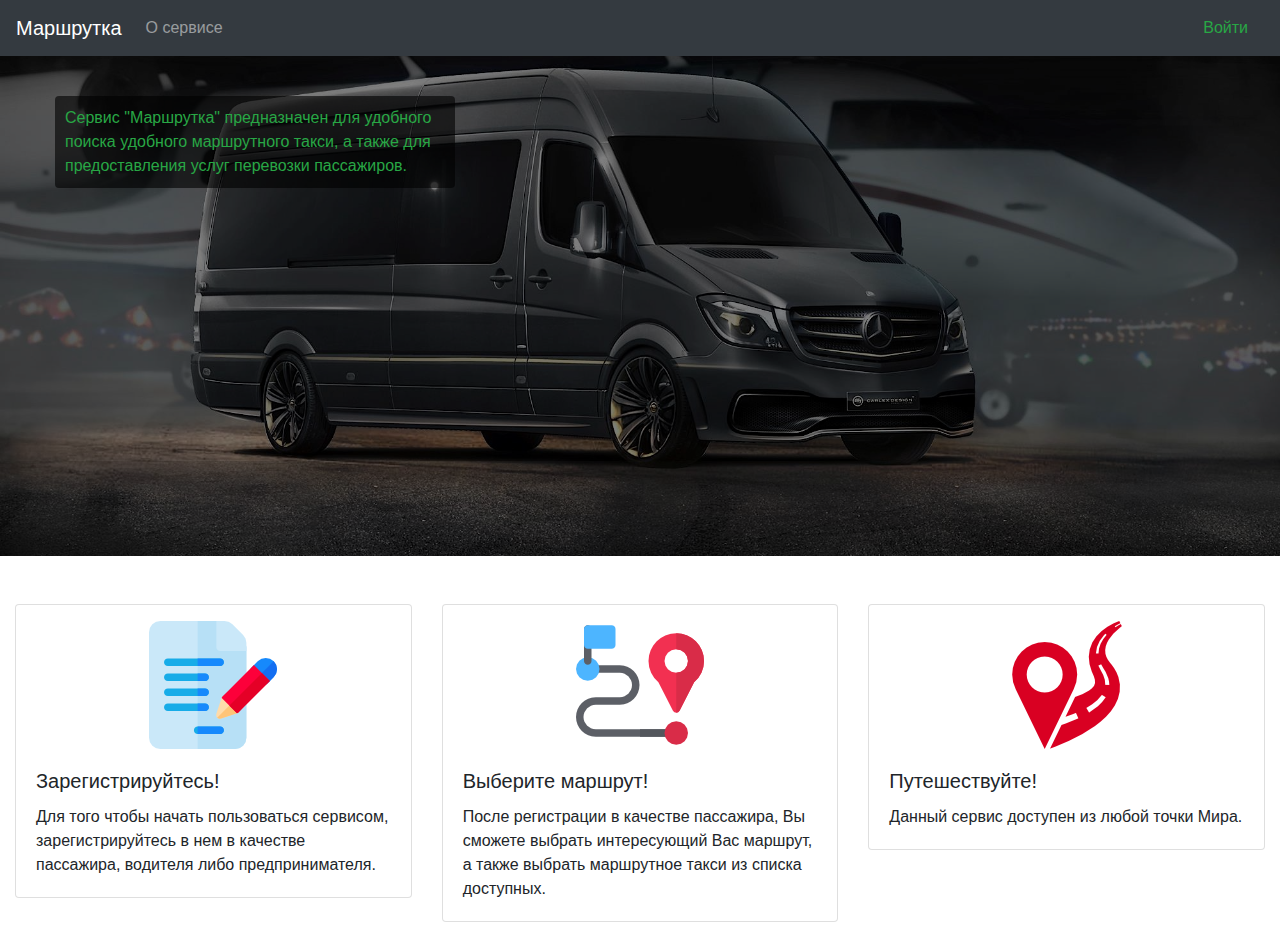
==== index.html @ 19d4fb34 "Creating start page" ====
<!DOCTYPE html>
<html>
<head>
	<title></title>
	<meta charset="utf-8">
	<meta name="viewport" content="width=device-width, initial-scale=1, shrink-to-fit=no">
	<link rel="stylesheet" type="text/css" href="include/bootstrap.min.css">
	<link rel="stylesheet" type="text/css" href="styles/styles.css">
	<title>Маршрутка</title>
</head>
<body>

<nav class="navbar navbar-expand-lg navbar-dark bg-dark">
	<a class="navbar-brand" href="#">Маршрутка</a>
	<button class="navbar-toggler" type="button" data-toggle="collapse" data-target="#navbar_menu">
		<span class="navbar-toggler-icon"></span>
	</button>

	<div class="collapse navbar-collapse" id="navbar_menu">
		<ul class="navbar-nav mr-auto">
			<li class="nav-item">
				<a class="nav-link" href="#about_service">О сервисе</a>
			</li>
			
		</ul>
		<a class="navbar-nav nav-link text-success" id="button_login" href="login.html">Войти</a>
	</div>
</nav>

<!-- Background and about -->

<div class="container-fluid" id="background_image">
	<div class="row h-100">
		<div class="col-sm-12 mr-auto" style="background: rgba(0,0,0,0.5);">
			<div id="text_info" class="text-success">Сервис "Маршрутка" предназначен для удобного поиска удобного маршрутного такси, а также для предоставления услуг перевозки пассажиров.</div>
        </div>
	</div>
</div>

<!-- Quick start -->

<div class="container-fluid">
	<div class="row h-50 mt-5 mb-3">
		<div class="col-lg-4 mb-2">
			<div class="card mx-auto">
				<img class="mx-auto mt-3" src="images/registration.png" width="128px" >
				<div class="card-body">
					<h5 class="card-title">Зарегистрируйтесь!</h5>
					<p class="card-text">Для того чтобы начать пользоваться сервисом, зарегистрируйтесь в нем в качестве пассажира, водителя либо предпринимателя.</p>
				</div>
			</div>
		</div>
		<div class="col-lg-4 mb-2">
			<div class="card mx-auto">
				<img class="mx-auto mt-3" src="images/route.png" width="128px" >
				<div class="card-body">
					<h5 class="card-title">Выберите маршрут!</h5>
					<p class="card-text">После регистрации в качестве пассажира, Вы сможете выбрать интересующий Вас маршрут, а также выбрать маршрутное такси из списка доступных.</p>
				</div>
			</div>
		</div>
		<div class="col-lg-4 mb-2">
			<div class="card mx-auto">
				<img class="mx-auto mt-3" src="images/road.png" width="128px" >
				<div class="card-body">
					<h5 class="card-title">Путешествуйте!</h5>
					<p class="card-text">Данный сервис доступен из любой точки Мира.</p>
				</div>
			</div>
		</div>
	</div>
</div>

<script src="include/jquery-3.3.1.slim.min.js"></script>
<script src="include/popper.min.js"></script>
<script src="include/bootstrap.min.js"></script>
</body>
</html>
---- styles/styles.css ----
#background_image {
    background-image: url("../images/bg2.jpg");
    background-position: center;
    background-repeat: no-repeat;
    background-size: cover;
    height: 500px;
}

@media (min-width: 991.98px) {
	#text_info {
		margin-left: 40px;
		margin-top: 40px;
		width: 400px;
		padding: 10px;
		border-radius: 4px;
		background: rgba(0,0,0,0.6);
	}
}

@media (max-width: 991.98px) {
	#text_info {
		margin: 40px;
		padding: 10px;
		border-radius: 4px;
		background: rgba(0,0,0,0.6);
	}
}
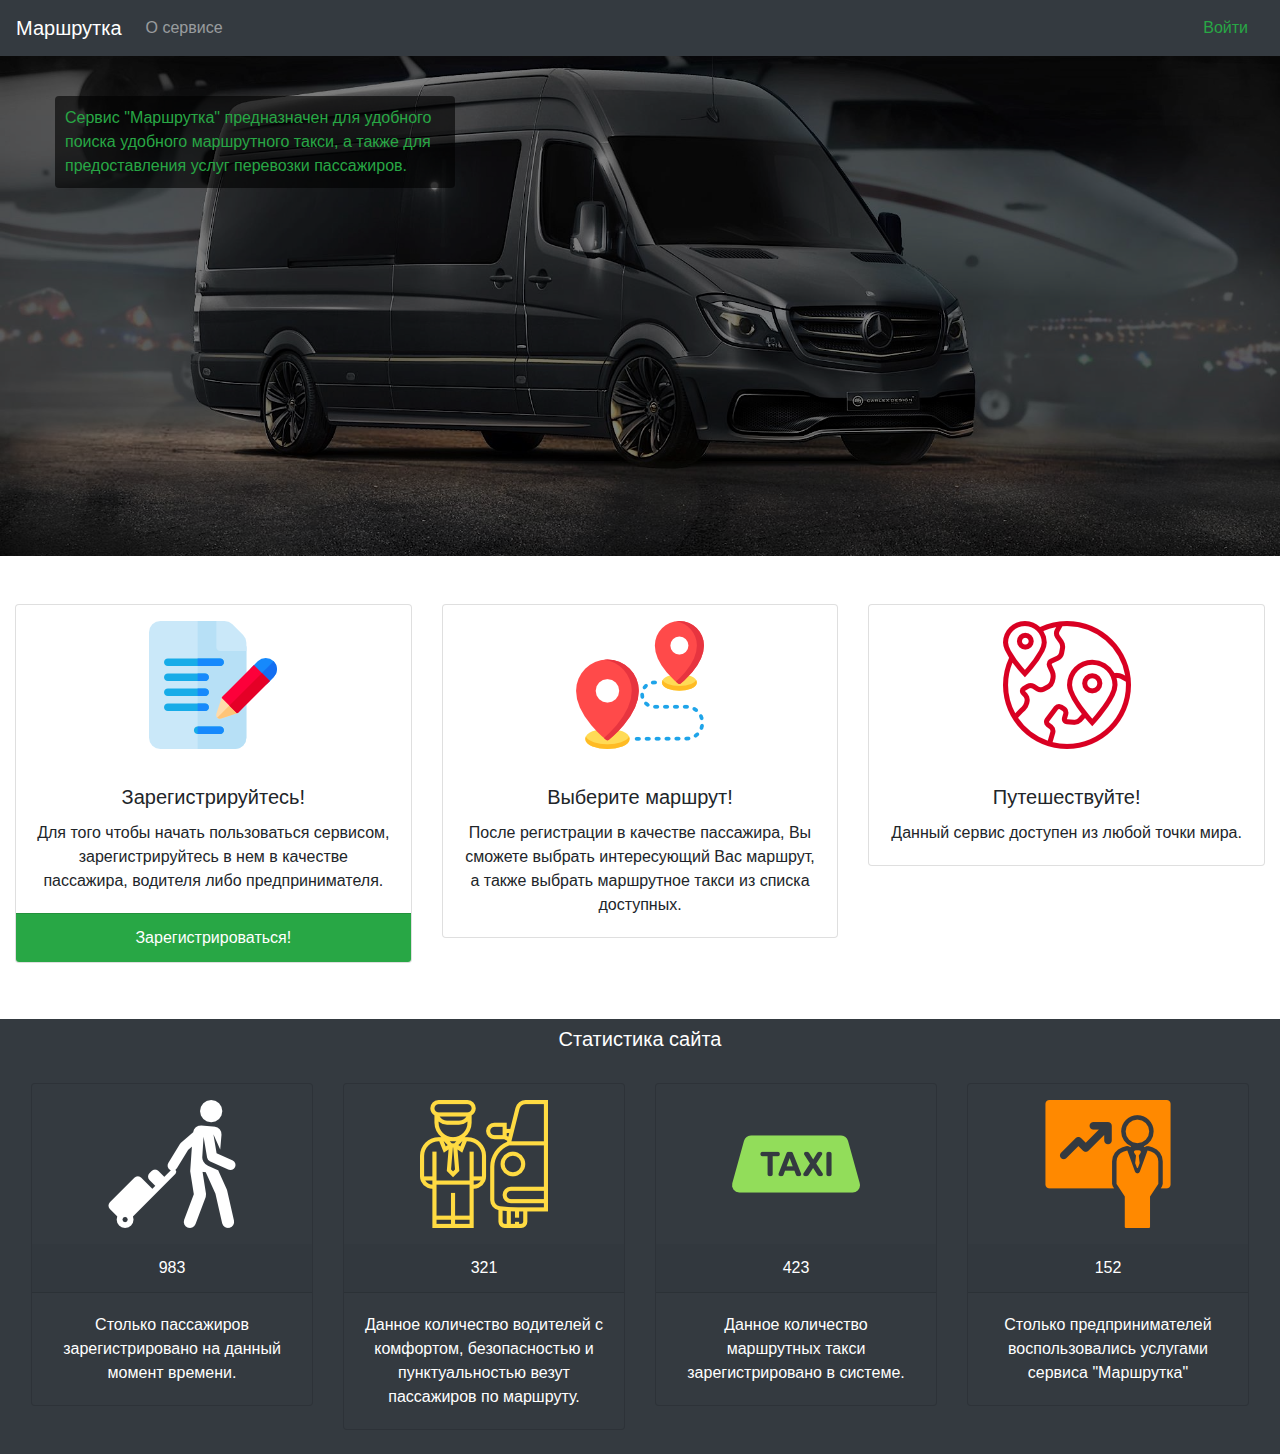
==== commit 4dd4dc74: "Preview version of start page completed" ====
--- a/index.html
+++ b/index.html
@@ -40,19 +40,22 @@
 <!-- Quick start -->
 
 <div class="container-fluid">
-	<div class="row h-50 mt-5 mb-3">
+	<div class="row mt-5 mb-5">
 		<div class="col-lg-4 mb-2">
-			<div class="card mx-auto">
-				<img class="mx-auto mt-3" src="images/registration.png" width="128px" >
+			<div class="card text-center">
+				<img class="mx-auto m-3" src="images/registration.png" width="128px" >
 				<div class="card-body">
 					<h5 class="card-title">Зарегистрируйтесь!</h5>
 					<p class="card-text">Для того чтобы начать пользоваться сервисом, зарегистрируйтесь в нем в качестве пассажира, водителя либо предпринимателя.</p>
 				</div>
+				<div class="card-footer bg-success">
+					<a class="text-white align-center" href="registration.html">Зарегистрироваться!</a>
+				</div>
 			</div>
 		</div>
 		<div class="col-lg-4 mb-2">
-			<div class="card mx-auto">
-				<img class="mx-auto mt-3" src="images/route.png" width="128px" >
+			<div class="card text-center">
+				<img class="mx-auto m-3" src="images/route.png" width="128px" >
 				<div class="card-body">
 					<h5 class="card-title">Выберите маршрут!</h5>
 					<p class="card-text">После регистрации в качестве пассажира, Вы сможете выбрать интересующий Вас маршрут, а также выбрать маршрутное такси из списка доступных.</p>
@@ -60,12 +63,52 @@
 			</div>
 		</div>
 		<div class="col-lg-4 mb-2">
-			<div class="card mx-auto">
-				<img class="mx-auto mt-3" src="images/road.png" width="128px" >
+			<div class="card text-center">
+				<img class="mx-auto m-3" src="images/road.png" width="128px" >
 				<div class="card-body">
 					<h5 class="card-title">Путешествуйте!</h5>
-					<p class="card-text">Данный сервис доступен из любой точки Мира.</p>
+					<p class="card-text">Данный сервис доступен из любой точки мира.</p>
 				</div>
+			</div>
+		</div>
+	</div>
+</div>
+
+<!-- Statistics -->
+
+<div class="container-fluid bg-dark text-white">
+	<h5 class="p-2 text-white text-center">Статистика сайта</h5>
+	<div class="row p-3">
+		
+		<div class="col-lg-3 mb-2">
+			<div class="card text-center bg-dark">
+				<img class="mx-auto m-3" src="images/tourist.png" width="128">
+				<div class="card-header">983</div>
+				<div class="card-body">Столько пассажиров зарегистрировано на данный момент времени.</div>
+			</div>
+		</div>
+
+		<div class="col-lg-3 mb-2">
+			<div class="card text-center bg-dark">
+				<img class="mx-auto m-3" src="images/driver.png" width="128">
+				<div class="card-header">321</div>
+				<div class="card-body">Данное количество водителей с комфортом, безопасностью и пунктуальностью везут пассажиров по маршруту.</div>
+			</div>
+		</div>
+
+		<div class="col-lg-3 mb-2">
+			<div class="card text-center bg-dark">
+				<img class="mx-auto m-3" src="images/taxi.png" width="128">
+				<div class="card-header">423</div>
+				<div class="card-body">Данное количество маршрутных такси зарегистрировано в системе.</div>
+			</div>
+		</div>
+
+		<div class="col-lg-3 mb-2">
+			<div class="card text-center bg-dark">
+				<img class="mx-auto m-3" src="images/businessman.png" width="128">
+				<div class="card-header">152</div>
+				<div class="card-body">Столько предпринимателей воспользовались услугами сервиса "Маршрутка"</div>
 			</div>
 		</div>
 	</div>
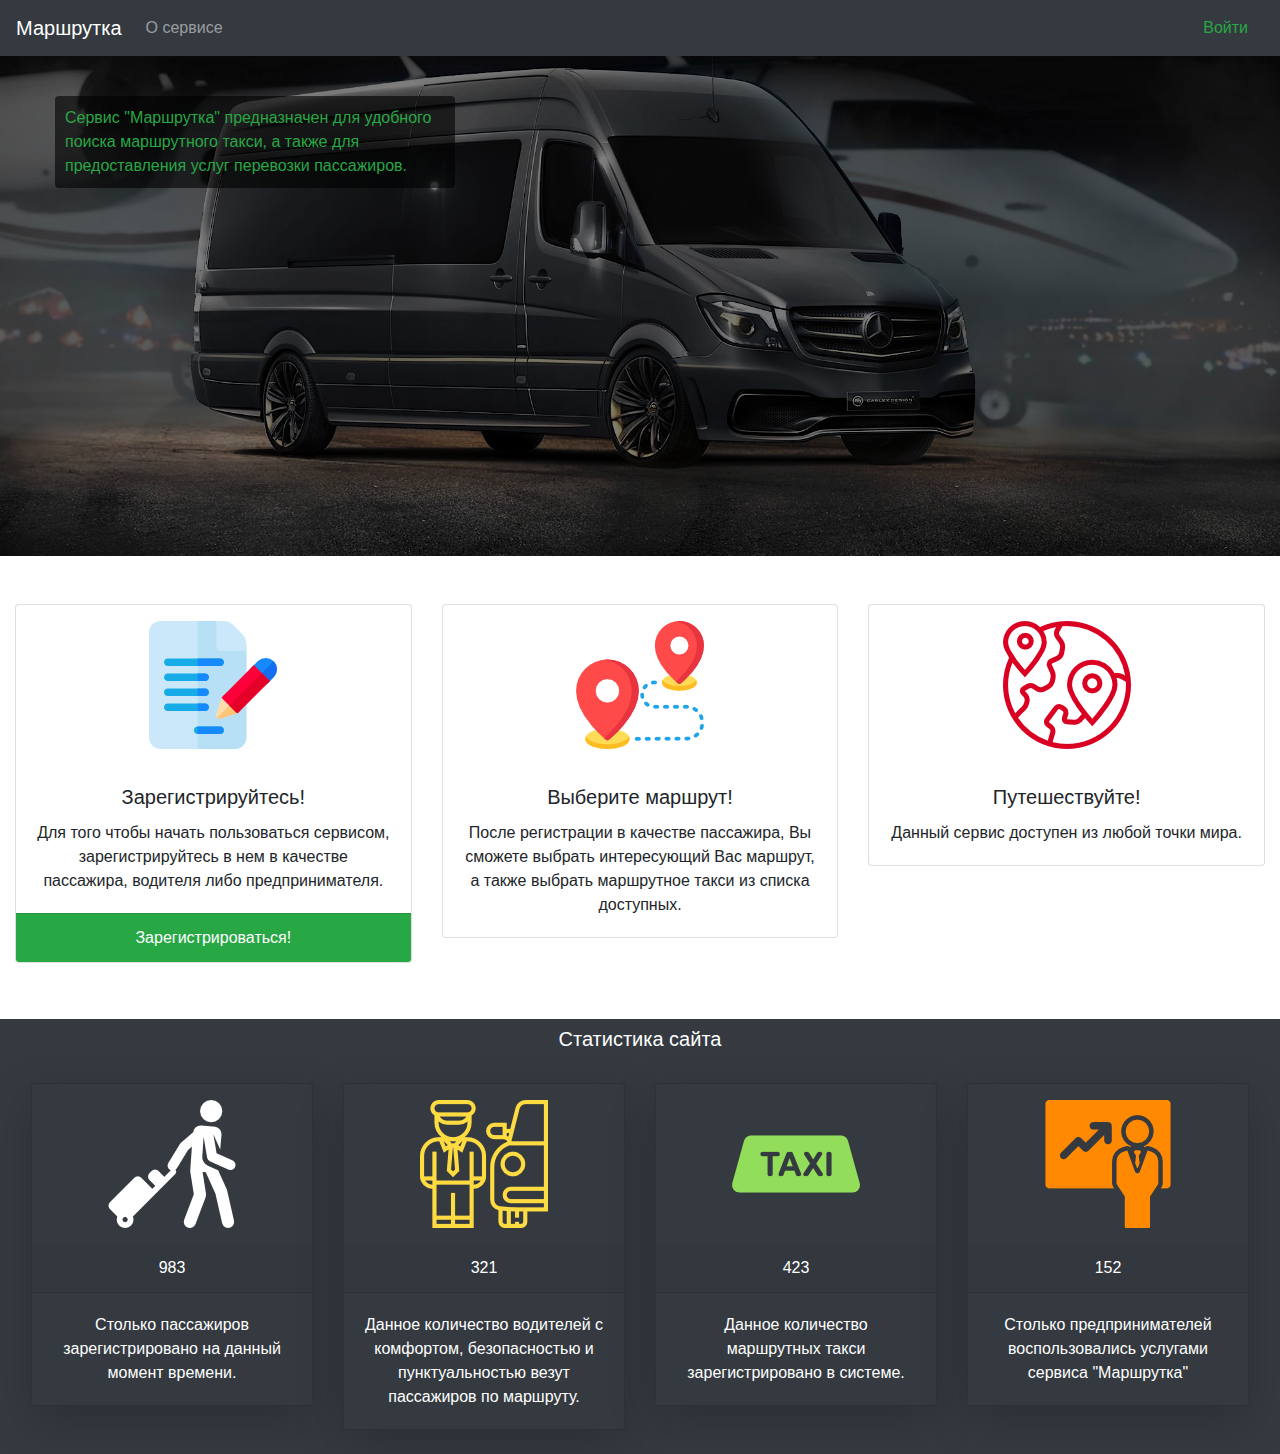
==== commit 4afa35e6: "Adding login page" ====
--- a/index.html
+++ b/index.html
@@ -32,7 +32,7 @@
 <div class="container-fluid" id="background_image">
 	<div class="row h-100">
 		<div class="col-sm-12 mr-auto" style="background: rgba(0,0,0,0.5);">
-			<div id="text_info" class="text-success">Сервис "Маршрутка" предназначен для удобного поиска удобного маршрутного такси, а также для предоставления услуг перевозки пассажиров.</div>
+			<div id="text_info" class="text-success">Сервис "Маршрутка" предназначен для удобного поиска маршрутного такси, а также для предоставления услуг перевозки пассажиров.</div>
         </div>
 	</div>
 </div>
@@ -54,7 +54,7 @@
 			</div>
 		</div>
 		<div class="col-lg-4 mb-2">
-			<div class="card text-center">
+			<div class="card text-center" >
 				<img class="mx-auto m-3" src="images/route.png" width="128px" >
 				<div class="card-body">
 					<h5 class="card-title">Выберите маршрут!</h5>
@@ -81,7 +81,7 @@
 	<div class="row p-3">
 		
 		<div class="col-lg-3 mb-2">
-			<div class="card text-center bg-dark">
+			<div class="card text-center bg-dark shadow-lg">
 				<img class="mx-auto m-3" src="images/tourist.png" width="128">
 				<div class="card-header">983</div>
 				<div class="card-body">Столько пассажиров зарегистрировано на данный момент времени.</div>
@@ -89,7 +89,7 @@
 		</div>
 
 		<div class="col-lg-3 mb-2">
-			<div class="card text-center bg-dark">
+			<div class="card text-center bg-dark shadow-lg">
 				<img class="mx-auto m-3" src="images/driver.png" width="128">
 				<div class="card-header">321</div>
 				<div class="card-body">Данное количество водителей с комфортом, безопасностью и пунктуальностью везут пассажиров по маршруту.</div>
@@ -97,7 +97,7 @@
 		</div>
 
 		<div class="col-lg-3 mb-2">
-			<div class="card text-center bg-dark">
+			<div class="card text-center bg-dark shadow-lg">
 				<img class="mx-auto m-3" src="images/taxi.png" width="128">
 				<div class="card-header">423</div>
 				<div class="card-body">Данное количество маршрутных такси зарегистрировано в системе.</div>
@@ -105,7 +105,7 @@
 		</div>
 
 		<div class="col-lg-3 mb-2">
-			<div class="card text-center bg-dark">
+			<div class="card text-center bg-dark shadow-lg">
 				<img class="mx-auto m-3" src="images/businessman.png" width="128">
 				<div class="card-header">152</div>
 				<div class="card-body">Столько предпринимателей воспользовались услугами сервиса "Маршрутка"</div>
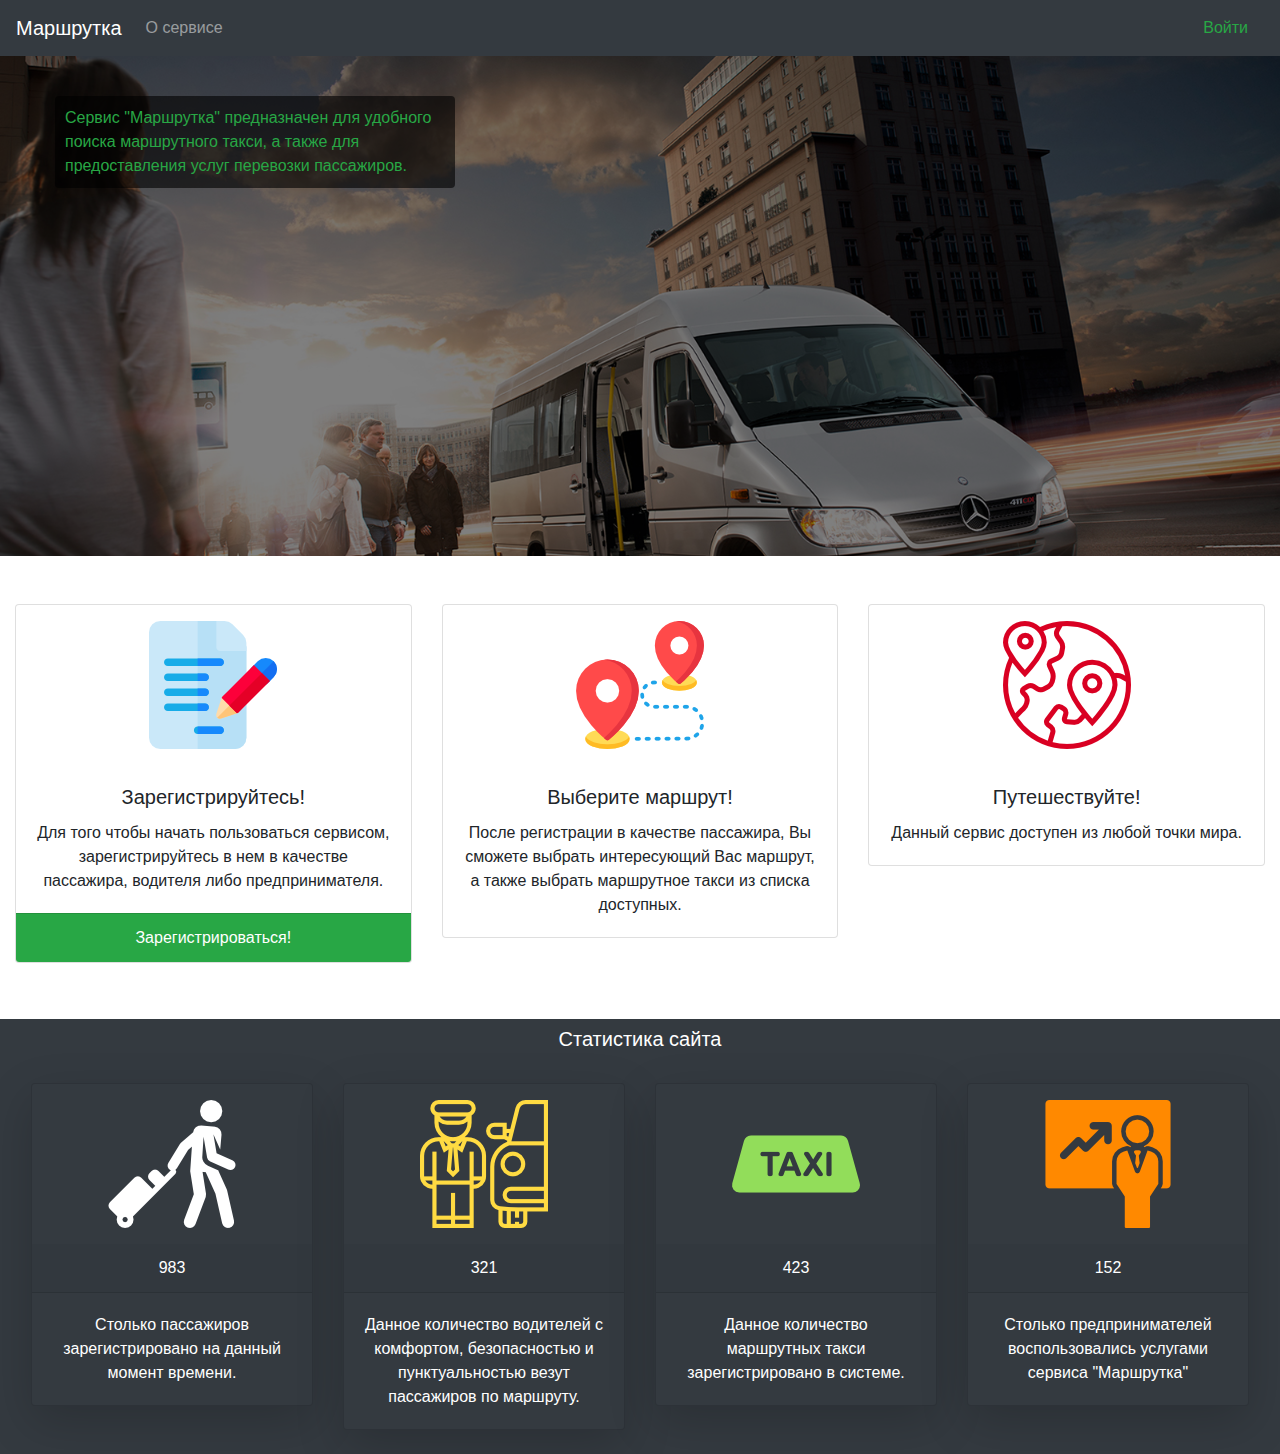
==== commit 9a9d02e1: "Edit profile page completed" ====
--- a/index.html
+++ b/index.html
@@ -1,121 +1,120 @@
-<!DOCTYPE html>
-<html>
-<head>
-	<title></title>
-	<meta charset="utf-8">
-	<meta name="viewport" content="width=device-width, initial-scale=1, shrink-to-fit=no">
-	<link rel="stylesheet" type="text/css" href="include/bootstrap.min.css">
-	<link rel="stylesheet" type="text/css" href="styles/styles.css">
-	<title>Маршрутка</title>
-</head>
-<body>
-
-<nav class="navbar navbar-expand-lg navbar-dark bg-dark">
-	<a class="navbar-brand" href="#">Маршрутка</a>
-	<button class="navbar-toggler" type="button" data-toggle="collapse" data-target="#navbar_menu">
-		<span class="navbar-toggler-icon"></span>
-	</button>
-
-	<div class="collapse navbar-collapse" id="navbar_menu">
-		<ul class="navbar-nav mr-auto">
-			<li class="nav-item">
-				<a class="nav-link" href="#about_service">О сервисе</a>
-			</li>
-			
-		</ul>
-		<a class="navbar-nav nav-link text-success" id="button_login" href="login.html">Войти</a>
-	</div>
-</nav>
-
-<!-- Background and about -->
-
-<div class="container-fluid" id="background_image">
-	<div class="row h-100">
-		<div class="col-sm-12 mr-auto" style="background: rgba(0,0,0,0.5);">
-			<div id="text_info" class="text-success">Сервис "Маршрутка" предназначен для удобного поиска маршрутного такси, а также для предоставления услуг перевозки пассажиров.</div>
-        </div>
-	</div>
-</div>
-
-<!-- Quick start -->
-
-<div class="container-fluid">
-	<div class="row mt-5 mb-5">
-		<div class="col-lg-4 mb-2">
-			<div class="card text-center">
-				<img class="mx-auto m-3" src="images/registration.png" width="128px" >
-				<div class="card-body">
-					<h5 class="card-title">Зарегистрируйтесь!</h5>
-					<p class="card-text">Для того чтобы начать пользоваться сервисом, зарегистрируйтесь в нем в качестве пассажира, водителя либо предпринимателя.</p>
-				</div>
-				<div class="card-footer bg-success">
-					<a class="text-white align-center" href="registration.html">Зарегистрироваться!</a>
-				</div>
-			</div>
-		</div>
-		<div class="col-lg-4 mb-2">
-			<div class="card text-center" >
-				<img class="mx-auto m-3" src="images/route.png" width="128px" >
-				<div class="card-body">
-					<h5 class="card-title">Выберите маршрут!</h5>
-					<p class="card-text">После регистрации в качестве пассажира, Вы сможете выбрать интересующий Вас маршрут, а также выбрать маршрутное такси из списка доступных.</p>
-				</div>
-			</div>
-		</div>
-		<div class="col-lg-4 mb-2">
-			<div class="card text-center">
-				<img class="mx-auto m-3" src="images/road.png" width="128px" >
-				<div class="card-body">
-					<h5 class="card-title">Путешествуйте!</h5>
-					<p class="card-text">Данный сервис доступен из любой точки мира.</p>
-				</div>
-			</div>
-		</div>
-	</div>
-</div>
-
-<!-- Statistics -->
-
-<div class="container-fluid bg-dark text-white">
-	<h5 class="p-2 text-white text-center">Статистика сайта</h5>
-	<div class="row p-3">
-		
-		<div class="col-lg-3 mb-2">
-			<div class="card text-center bg-dark shadow-lg">
-				<img class="mx-auto m-3" src="images/tourist.png" width="128">
-				<div class="card-header">983</div>
-				<div class="card-body">Столько пассажиров зарегистрировано на данный момент времени.</div>
-			</div>
-		</div>
-
-		<div class="col-lg-3 mb-2">
-			<div class="card text-center bg-dark shadow-lg">
-				<img class="mx-auto m-3" src="images/driver.png" width="128">
-				<div class="card-header">321</div>
-				<div class="card-body">Данное количество водителей с комфортом, безопасностью и пунктуальностью везут пассажиров по маршруту.</div>
-			</div>
-		</div>
-
-		<div class="col-lg-3 mb-2">
-			<div class="card text-center bg-dark shadow-lg">
-				<img class="mx-auto m-3" src="images/taxi.png" width="128">
-				<div class="card-header">423</div>
-				<div class="card-body">Данное количество маршрутных такси зарегистрировано в системе.</div>
-			</div>
-		</div>
-
-		<div class="col-lg-3 mb-2">
-			<div class="card text-center bg-dark shadow-lg">
-				<img class="mx-auto m-3" src="images/businessman.png" width="128">
-				<div class="card-header">152</div>
-				<div class="card-body">Столько предпринимателей воспользовались услугами сервиса "Маршрутка"</div>
-			</div>
-		</div>
-	</div>
-</div>
-
-<script src="include/jquery-3.3.1.slim.min.js"></script>
-<script src="include/popper.min.js"></script>
-<script src="include/bootstrap.min.js"></script>
-</body>
+<!DOCTYPE html>
+<html>
+<head>
+	<title>Главная страница</title>
+	<meta charset="utf-8">
+	<meta name="viewport" content="width=device-width, initial-scale=1, shrink-to-fit=no">
+	<link rel="stylesheet" type="text/css" href="include/bootstrap.min.css">
+	<link rel="stylesheet" type="text/css" href="styles/styles.css">
+</head>
+<body>
+
+<nav class="navbar navbar-expand-lg navbar-dark bg-dark">
+	<a class="navbar-brand" href="#">Маршрутка</a>
+	<button class="navbar-toggler" type="button" data-toggle="collapse" data-target="#navbar_menu">
+		<span class="navbar-toggler-icon"></span>
+	</button>
+
+	<div class="collapse navbar-collapse" id="navbar_menu">
+		<ul class="navbar-nav mr-auto">
+			<li class="nav-item">
+				<a class="nav-link" href="#about_service">О сервисе</a>
+			</li>
+			
+		</ul>
+		<a class="navbar-nav nav-link text-success" id="button_login" href="login.html">Войти</a>
+	</div>
+</nav>
+
+<!-- Background and about -->
+
+<div class="container-fluid" id="background_image">
+	<div class="row h-100">
+		<div class="col-sm-12 mr-auto" style="background: rgba(0,0,0,0.5);">
+			<div id="text_info" class="text-success">Сервис "Маршрутка" предназначен для удобного поиска маршрутного такси, а также для предоставления услуг перевозки пассажиров.</div>
+        </div>
+	</div>
+</div>
+
+<!-- Quick start -->
+
+<div class="container-fluid">
+	<div class="row mt-5 mb-5">
+		<div class="col-lg-4 mb-2">
+			<div class="card text-center">
+				<img class="mx-auto m-3" src="images/registration.png" width="128px" >
+				<div class="card-body">
+					<h5 class="card-title">Зарегистрируйтесь!</h5>
+					<p class="card-text">Для того чтобы начать пользоваться сервисом, зарегистрируйтесь в нем в качестве пассажира, водителя либо предпринимателя.</p>
+				</div>
+				<div class="card-footer bg-success">
+					<a class="text-white align-center" href="registration.html">Зарегистрироваться!</a>
+				</div>
+			</div>
+		</div>
+		<div class="col-lg-4 mb-2">
+			<div class="card text-center" >
+				<img class="mx-auto m-3" src="images/route.png" width="128px" >
+				<div class="card-body">
+					<h5 class="card-title">Выберите маршрут!</h5>
+					<p class="card-text">После регистрации в качестве пассажира, Вы сможете выбрать интересующий Вас маршрут, а также выбрать маршрутное такси из списка доступных.</p>
+				</div>
+			</div>
+		</div>
+		<div class="col-lg-4 mb-2">
+			<div class="card text-center">
+				<img class="mx-auto m-3" src="images/road.png" width="128px" >
+				<div class="card-body">
+					<h5 class="card-title">Путешествуйте!</h5>
+					<p class="card-text">Данный сервис доступен из любой точки мира.</p>
+				</div>
+			</div>
+		</div>
+	</div>
+</div>
+
+<!-- Statistics -->
+
+<div class="container-fluid bg-dark text-white">
+	<h5 class="p-2 text-white text-center">Статистика сайта</h5>
+	<div class="row p-3">
+		
+		<div class="col-lg-3 mb-2">
+			<div class="card text-center bg-dark shadow-lg">
+				<img class="mx-auto m-3" src="images/tourist.png" width="128">
+				<div class="card-header">983</div>
+				<div class="card-body">Столько пассажиров зарегистрировано на данный момент времени.</div>
+			</div>
+		</div>
+
+		<div class="col-lg-3 mb-2">
+			<div class="card text-center bg-dark shadow-lg">
+				<img class="mx-auto m-3" src="images/driver.png" width="128">
+				<div class="card-header">321</div>
+				<div class="card-body">Данное количество водителей с комфортом, безопасностью и пунктуальностью везут пассажиров по маршруту.</div>
+			</div>
+		</div>
+
+		<div class="col-lg-3 mb-2">
+			<div class="card text-center bg-dark shadow-lg">
+				<img class="mx-auto m-3" src="images/taxi.png" width="128">
+				<div class="card-header">423</div>
+				<div class="card-body">Данное количество маршрутных такси зарегистрировано в системе.</div>
+			</div>
+		</div>
+
+		<div class="col-lg-3 mb-2">
+			<div class="card text-center bg-dark shadow-lg">
+				<img class="mx-auto m-3" src="images/businessman.png" width="128">
+				<div class="card-header">152</div>
+				<div class="card-body">Столько предпринимателей воспользовались услугами сервиса "Маршрутка"</div>
+			</div>
+		</div>
+	</div>
+</div>
+
+<script src="include/jquery-3.3.1.slim.min.js"></script>
+<script src="include/popper.min.js"></script>
+<script src="include/bootstrap.min.js"></script>
+</body>
 </html>--- a/styles/styles.css
+++ b/styles/styles.css
@@ -1,27 +1,27 @@
-#background_image {
-    background-image: url("../images/bg2.jpg");
-    background-position: center;
-    background-repeat: no-repeat;
-    background-size: cover;
-    height: 500px;
-}
-
-@media (min-width: 991.98px) {
-	#text_info {
-		margin-left: 40px;
-		margin-top: 40px;
-		width: 400px;
-		padding: 10px;
-		border-radius: 4px;
-		background: rgba(0,0,0,0.6);
-	}
-}
-
-@media (max-width: 991.98px) {
-	#text_info {
-		margin: 40px;
-		padding: 10px;
-		border-radius: 4px;
-		background: rgba(0,0,0,0.6);
-	}
-}
+#background_image {
+    background-image: url("../images/bg.jpg");
+    background-position: center;
+    background-repeat: no-repeat;
+    background-size: cover;
+    height: 500px;
+}
+
+@media (min-width: 991.98px) {
+	#text_info {
+		margin-left: 40px;
+		margin-top: 40px;
+		width: 400px;
+		padding: 10px;
+		border-radius: 4px;
+		background: rgba(0,0,0,0.6);
+	}
+}
+
+@media (max-width: 991.98px) {
+	#text_info {
+		margin: 40px;
+		padding: 10px;
+		border-radius: 4px;
+		background: rgba(0,0,0,0.6);
+	}
+}
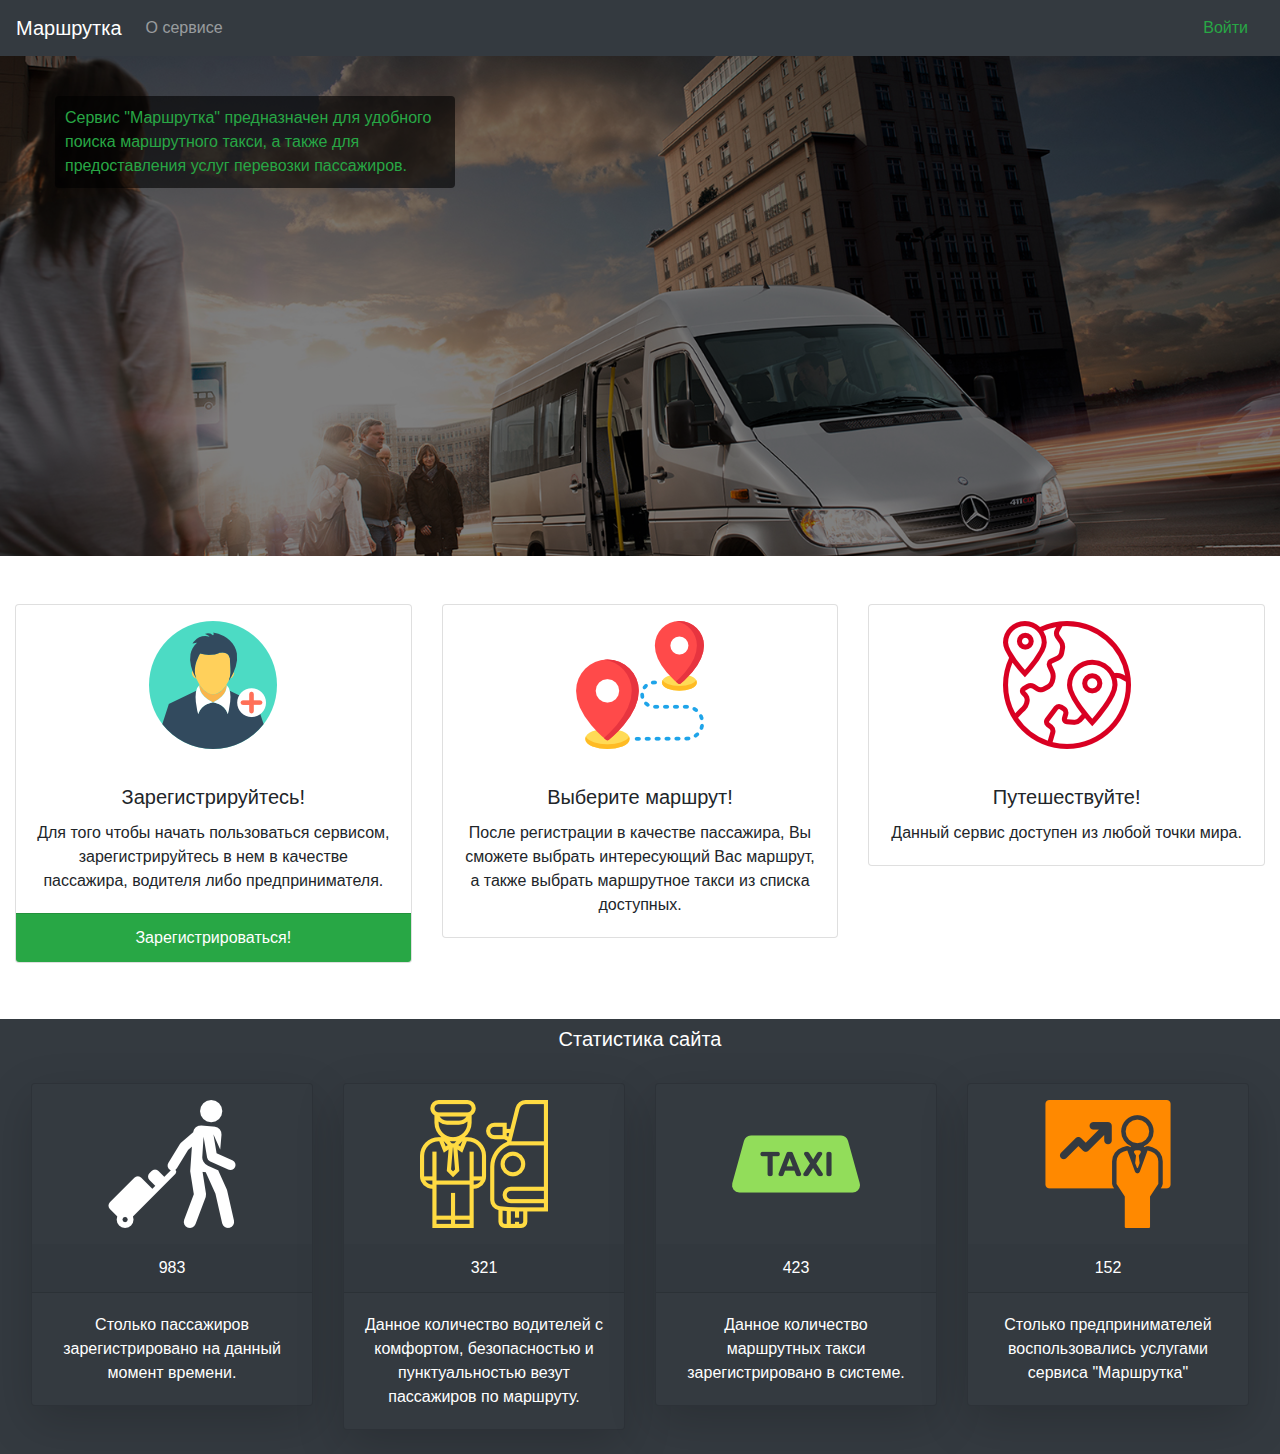
==== commit 276393e3: "Rebuild the file hierarchy & Fixed bugs in edit profile page" ====
--- a/index.html
+++ b/index.html
@@ -22,7 +22,7 @@
 			</li>
 			
 		</ul>
-		<a class="navbar-nav nav-link text-success" id="button_login" href="login.html">Войти</a>
+		<a class="navbar-nav nav-link text-success" id="button_login" href="account/login/index.html">Войти</a>
 	</div>
 </nav>
 
@@ -42,13 +42,13 @@
 	<div class="row mt-5 mb-5">
 		<div class="col-lg-4 mb-2">
 			<div class="card text-center">
-				<img class="mx-auto m-3" src="images/registration.png" width="128px" >
+				<img class="mx-auto m-3" src="account/registration/images/registration.png" width="128px" >
 				<div class="card-body">
 					<h5 class="card-title">Зарегистрируйтесь!</h5>
 					<p class="card-text">Для того чтобы начать пользоваться сервисом, зарегистрируйтесь в нем в качестве пассажира, водителя либо предпринимателя.</p>
 				</div>
 				<div class="card-footer bg-success">
-					<a class="text-white align-center" href="registration.html">Зарегистрироваться!</a>
+					<a class="text-white align-center" href="account/registration/index.html">Зарегистрироваться!</a>
 				</div>
 			</div>
 		</div>
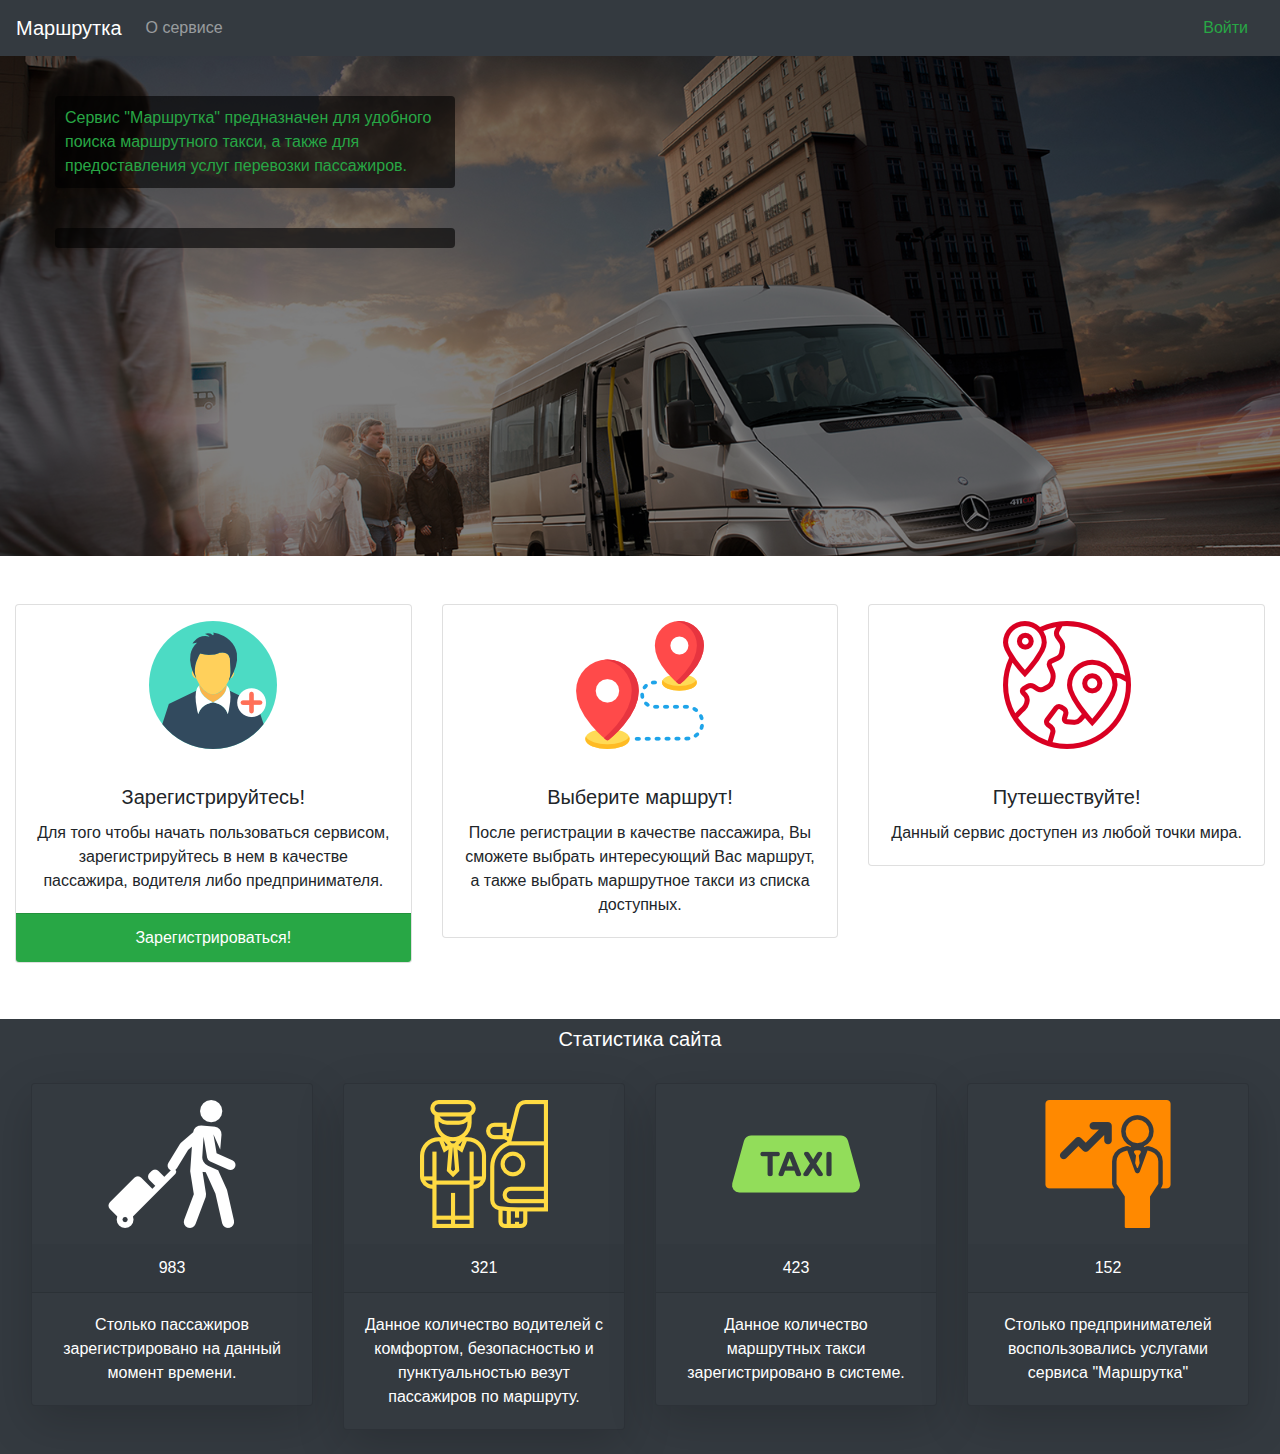
==== commit 81ff4207: "Добавлена погода на главную страницу (для учебы)" ====
--- a/index.html
+++ b/index.html
@@ -22,7 +22,8 @@
 			</li>
 			
 		</ul>
-		<a class="navbar-nav nav-link text-success" id="button_login" href="account/login/index.html">Войти</a>
+		<a class="navbar-nav nav-link text-success" id="button_login" href="account/login/index.html" style="display: none;">Войти</a>
+		<a class="navbar-nav nav-link text-light" id="button_profile" href="account/index.html" style="display: none;">Профиль</a>
 	</div>
 </nav>
 
@@ -32,6 +33,7 @@
 	<div class="row h-100">
 		<div class="col-sm-12 mr-auto" style="background: rgba(0,0,0,0.5);">
 			<div id="text_info" class="text-success">Сервис "Маршрутка" предназначен для удобного поиска маршрутного такси, а также для предоставления услуг перевозки пассажиров.</div>
+			<div id="weather_info" class="text-success"></div>
         </div>
 	</div>
 </div>
@@ -113,8 +115,10 @@
 	</div>
 </div>
 
-<script src="include/jquery-3.3.1.slim.min.js"></script>
+<script src="include/jquery-3.3.1.min.js"></script>
 <script src="include/popper.min.js"></script>
 <script src="include/bootstrap.min.js"></script>
+<script src="include/jquery.cookie.js"></script>
+<script src="scripts/home.js"></script>
 </body>
 </html>--- a/styles/styles.css
+++ b/styles/styles.css
@@ -15,6 +15,15 @@
 		border-radius: 4px;
 		background: rgba(0,0,0,0.6);
 	}
+
+	#weather_info {
+		margin-left: 40px;
+		margin-top: 40px;
+		width: 400px;
+		padding: 10px;
+		border-radius: 4px;
+		background: rgba(0,0,0,0.6);
+	}
 }
 
 @media (max-width: 991.98px) {
@@ -24,4 +33,11 @@
 		border-radius: 4px;
 		background: rgba(0,0,0,0.6);
 	}
+
+	#weather_info {
+		margin: 40px;
+		padding: 10px;
+		border-radius: 4px;
+		background: rgba(0,0,0,0.6);
+	}
 }
